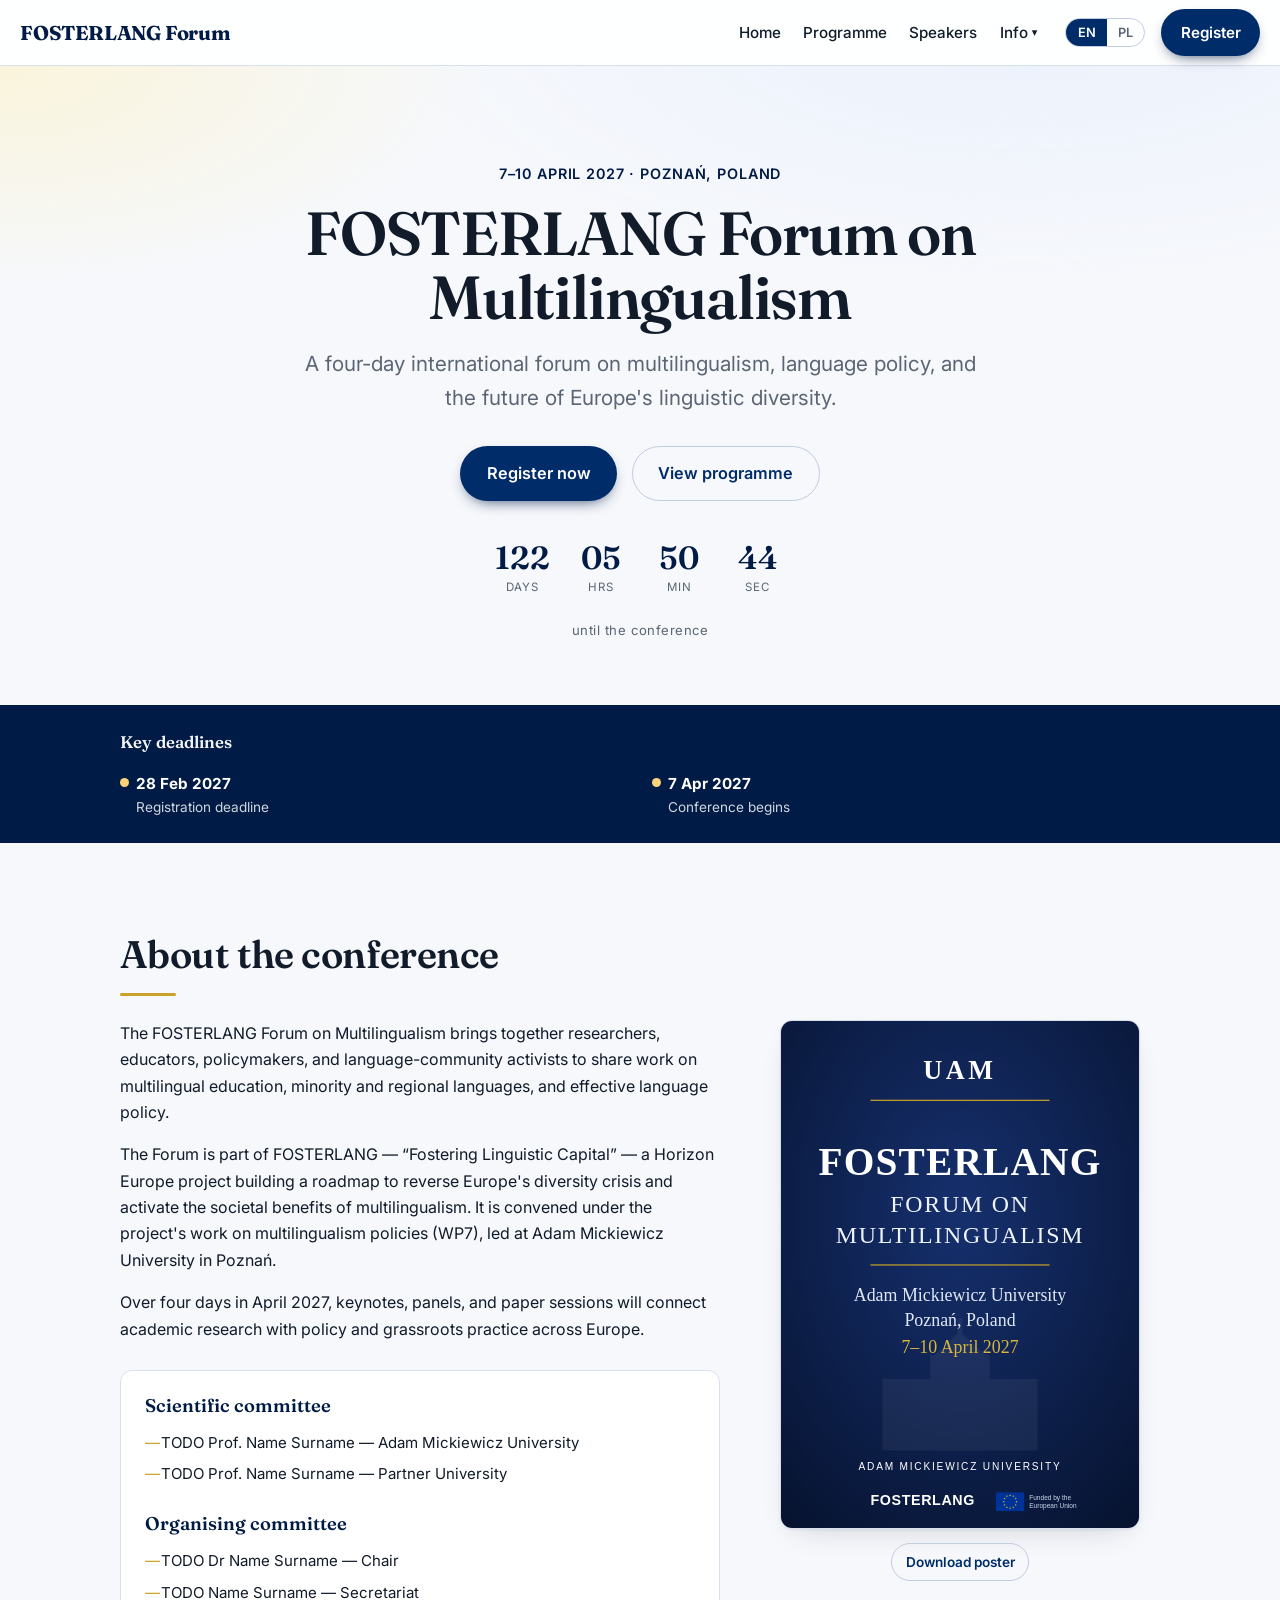
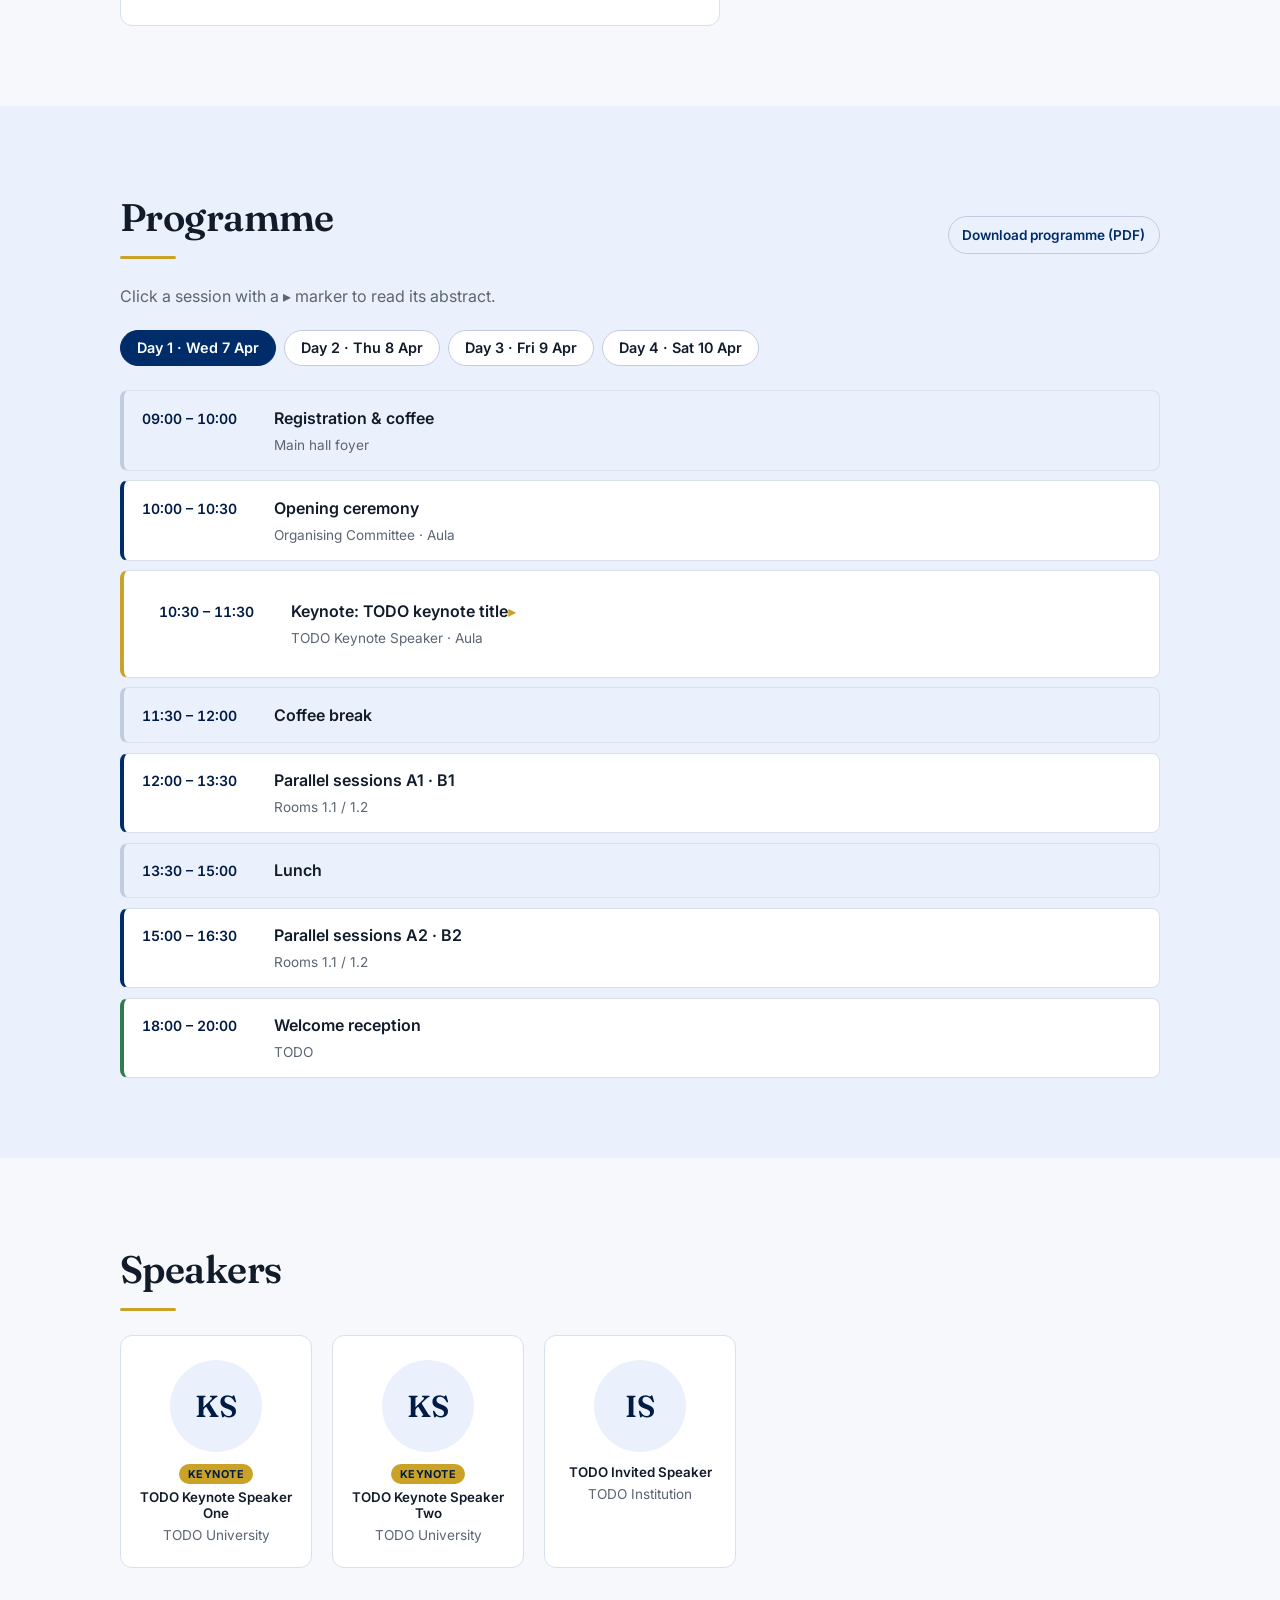
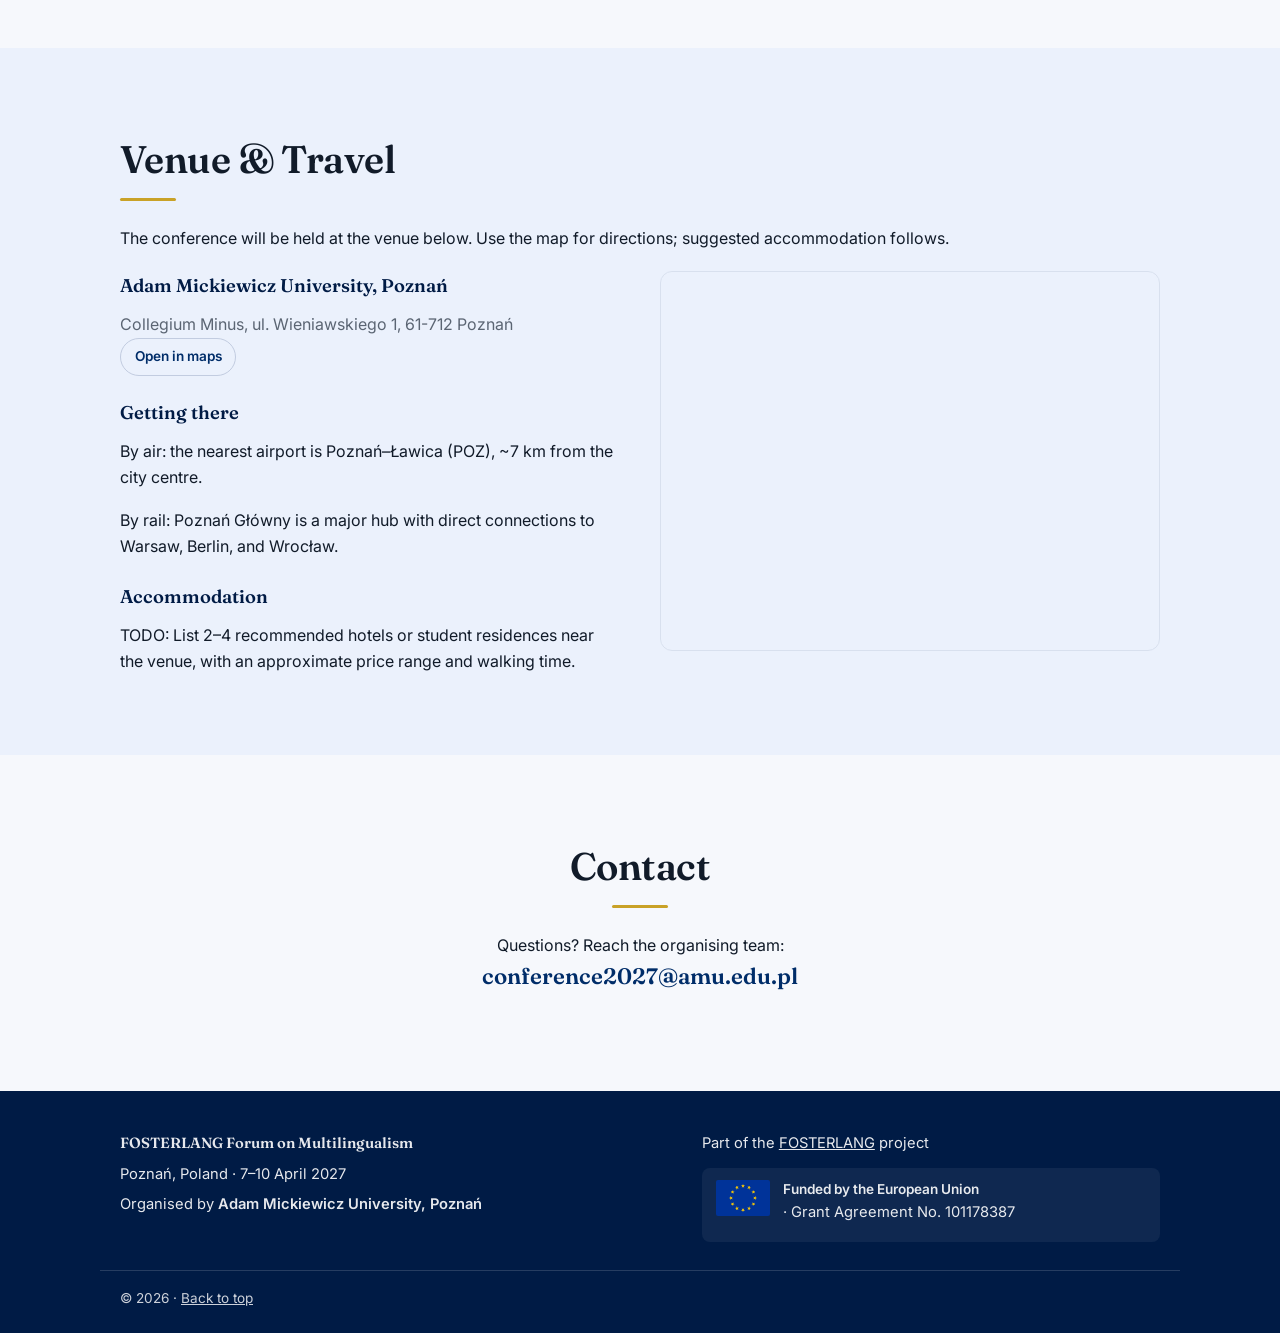
==== conference-2027/index.html @ 4c2efc48 "Add FOSTERLANG Forum on Multilingualism conference website Static, bilingual (EN/PL) site for the FO" ====
<!DOCTYPE html>
<html lang="en">
<head>
  <meta charset="UTF-8">
  <meta name="viewport" content="width=device-width, initial-scale=1.0">
  <title>FOSTERLANG Forum on Multilingualism — 7–10 April 2027, Poznań</title>
  <meta name="description" content="FOSTERLANG Forum on Multilingualism — Adam Mickiewicz University, Poznań, 7–10 April 2027. Part of the FOSTERLANG project (Horizon Europe).">

  <!-- Open Graph / social sharing (edit URL once hosted) -->
  <meta property="og:type" content="website">
  <meta property="og:title" content="FOSTERLANG Forum on Multilingualism — 7–10 April 2027">
  <meta property="og:description" content="International forum on multilingualism and language policy — Adam Mickiewicz University, Poznań, 7–10 April 2027.">
  <meta property="og:image" content="assets/img/og-image.svg">
  <meta name="twitter:card" content="summary_large_image">

  <!-- Inline SVG favicon (AMU navy) -->
  <link rel="icon" href="data:image/svg+xml,%3Csvg xmlns='http://www.w3.org/2000/svg' viewBox='0 0 64 64'%3E%3Crect width='64' height='64' rx='14' fill='%23002d69'/%3E%3Ctext x='32' y='45' font-family='Georgia,serif' font-size='34' font-weight='700' fill='white' text-anchor='middle'%3EF%3C/text%3E%3C/svg%3E">

  <link rel="preconnect" href="https://fonts.googleapis.com">
  <link rel="preconnect" href="https://fonts.gstatic.com" crossorigin>
  <link href="https://fonts.googleapis.com/css2?family=Fraunces:opsz,wght@9..144,500;9..144,600;9..144,700&family=Inter:wght@400;500;600;700&display=swap" rel="stylesheet">
  <link rel="stylesheet" href="css/styles.css">
</head>
<body>

<a class="skip-link" href="#main" data-i18n="skipToContent">Skip to content</a>

<!-- ============================ HEADER ============================ -->
<header class="site-header">
  <a class="brand" href="#home"><span id="brand-name">Conf 2027</span></a>

  <button id="nav-toggle" class="nav-toggle" aria-controls="site-nav"
          aria-expanded="false" data-i18n-aria="navInfo">
    <span class="burger" aria-hidden="true"></span>
  </button>

  <nav id="site-nav" class="site-nav" aria-label="Main">
    <ul class="nav-list">
      <li><a href="#home" data-i18n="navHome">Home</a></li>
      <li><a href="#programme" data-i18n="navProgramme">Programme</a></li>
      <li><a href="#speakers" data-i18n="navSpeakers">Speakers</a></li>
      <li class="dropdown" id="info-dropdown">
        <button class="nav-link dropdown-toggle" id="info-toggle"
                aria-expanded="false" aria-haspopup="true">
          <span data-i18n="navInfo">Info</span><span class="caret" aria-hidden="true">▾</span>
        </button>
        <div class="dropdown-menu">
          <a href="#about" data-i18n="navAbout">About</a>
          <a href="#venue" data-i18n="navVenue">Venue &amp; Travel</a>
          <a href="#contact" data-i18n="navContact">Contact</a>
        </div>
      </li>
    </ul>

    <div class="nav-actions">
      <div class="lang-switch" role="group" aria-label="Language">
        <button class="lang-btn" data-lang="en" type="button">EN</button>
        <button class="lang-btn" data-lang="pl" type="button">PL</button>
      </div>
      <a class="btn btn-primary register-link" href="#contact" data-i18n="register">Register</a>
    </div>
  </nav>
</header>

<main id="main">

  <!-- ============================ HERO ============================ -->
  <section id="home" class="hero">
    <div class="hero-inner">
      <p class="hero-dates"><span id="hero-dates">7–10 April 2027</span> · <span id="hero-city">Poznań</span></p>
      <h1 id="hero-name" class="hero-name">Conference 2027</h1>
      <p id="hero-tagline" class="hero-tagline">Tagline</p>

      <div class="hero-cta">
        <a class="btn btn-primary btn-lg register-link" id="cta-register" href="#registration" data-i18n="heroCtaPrimary">Register now</a>
        <a class="btn btn-ghost btn-lg" id="cta-programme" href="#programme" data-i18n="heroCtaSecondary">View programme</a>
      </div>

      <!-- Countdown -->
      <div id="countdown" class="countdown" aria-hidden="true">
        <div class="cd-unit"><span id="cd-days" class="cd-num">—</span><span class="cd-lbl" data-i18n="days">days</span></div>
        <div class="cd-unit"><span id="cd-hours" class="cd-num">—</span><span class="cd-lbl" data-i18n="hours">hrs</span></div>
        <div class="cd-unit"><span id="cd-min" class="cd-num">—</span><span class="cd-lbl" data-i18n="minutes">min</span></div>
        <div class="cd-unit"><span id="cd-sec" class="cd-num">—</span><span class="cd-lbl" data-i18n="seconds">sec</span></div>
        <span class="cd-caption" data-i18n="countdownLabel">until the conference</span>
      </div>
    </div>
  </section>

  <!-- ===================== KEY DEADLINES STRIP ===================== -->
  <section class="deadlines-strip" aria-labelledby="deadlines-h">
    <div class="container">
      <h2 id="deadlines-h" class="strip-title" data-i18n="keyDeadlines">Key deadlines</h2>
      <ul id="deadline-list" class="deadline-list"></ul>
    </div>
  </section>

  <!-- ============================ ABOUT ============================ -->
  <section id="about" class="section">
    <div class="container">
      <h2 class="section-title" data-i18n="aboutHeading">About the conference</h2>
      <div class="about-grid has-poster">
        <div class="about-left">
          <div id="about-text" class="prose"></div>
          <aside class="committees">
            <h3 class="sub-title" data-i18n="committeeScientificHeading">Scientific committee</h3>
            <ul id="committee-scientific" class="people-list"></ul>
            <h3 class="sub-title" data-i18n="committeeOrganisingHeading">Organising committee</h3>
            <ul id="committee-organising" class="people-list"></ul>
          </aside>
        </div>
        <figure class="poster-figure">
          <img id="poster-img" alt="">
          <a class="btn btn-ghost btn-sm" id="poster-download" href="#" target="_blank" rel="noopener" hidden data-i18n="downloadPoster">Download poster</a>
        </figure>
      </div>
    </div>
  </section>

  <!-- ========================= PROGRAMME ========================= -->
  <section id="programme" class="section section-alt">
    <div class="container">
      <div class="section-head-row">
        <h2 class="section-title" data-i18n="programmeHeading">Programme</h2>
        <a class="btn btn-ghost btn-sm" id="programme-download" href="#" hidden data-i18n="downloadProgramme">Download programme (PDF)</a>
      </div>
      <p class="muted" data-i18n="programmeNote">Click a session with a ▸ marker to read its abstract.</p>
      <div id="programme-tabs" class="tabs" role="tablist"></div>
      <div id="programme-body" class="programme-body"></div>
    </div>
  </section>

  <!-- ========================= SPEAKERS ========================= -->
  <section id="speakers" class="section">
    <div class="container">
      <h2 class="section-title" data-i18n="speakersHeading">Speakers</h2>
      <div id="speakers-grid" class="speakers-grid"></div>
    </div>
  </section>

  <!-- ========================= VENUE & TRAVEL ========================= -->
  <section id="venue" class="section section-alt">
    <div class="container">
      <h2 class="section-title" data-i18n="venueHeading">Venue &amp; Travel</h2>
      <p id="venue-intro" class="prose"></p>
      <div class="venue-grid">
        <div class="venue-info">
          <h3 id="venue-name" class="sub-title"></h3>
          <p id="venue-address" class="muted"></p>
          <a class="btn btn-ghost btn-sm" id="map-link" href="#" target="_blank" rel="noopener" data-i18n="openInMaps">Open in maps</a>

          <h3 class="sub-title" data-i18n="gettingThere">Getting there</h3>
          <div id="travel-text" class="prose"></div>

          <h3 class="sub-title" data-i18n="accommodation">Accommodation</h3>
          <div id="accommodation-text" class="prose"></div>
        </div>
        <div class="venue-map">
          <iframe id="map-frame" title="Venue map" loading="lazy"
                  referrerpolicy="no-referrer-when-downgrade"></iframe>
        </div>
      </div>
    </div>
  </section>

  <!-- ========================= CONTACT ========================= -->
  <section id="contact" class="section">
    <div class="container contact-block">
      <h2 class="section-title" data-i18n="contactHeading">Contact</h2>
      <p data-i18n="contactIntro">Questions? Reach the organising team:</p>
      <p><a id="contact-email" class="contact-email" href="#">email</a></p>
      <div id="social-links" class="social-links"></div>
    </div>
  </section>

</main>

<!-- ============================ FOOTER ============================ -->
<footer class="site-footer">
  <div class="container footer-grid">
    <div class="footer-col">
      <p id="footer-name" class="footer-name"></p>
      <p class="footer-where"><span id="footer-venue"></span> · <span id="footer-dates"></span></p>
      <p><span data-i18n="organisedBy">Organised by</span> <strong id="footer-host"></strong></p>
    </div>
    <div class="footer-col">
      <p><span data-i18n="partOf">Part of the</span>
         <a id="project-link" href="#" target="_blank" rel="noopener">FOSTERLANG</a>
         <span data-i18n="projectWord">project</span></p>
      <div class="eu-funding">
        <svg class="eu-emblem" viewBox="0 0 90 60" xmlns="http://www.w3.org/2000/svg" role="img" aria-label="Flag of the European Union">
          <rect width="90" height="60" fill="#003399"/>
          <g fill="#FFCC00">
            <polygon id="eu-star" points="45,6.6 45.80,8.90 48.23,8.95 46.29,10.42 47.00,12.75 45,11.36 43.00,12.75 43.71,10.42 41.77,8.95 44.20,8.90"/>
            <use href="#eu-star" transform="rotate(30 45 30)"/>
            <use href="#eu-star" transform="rotate(60 45 30)"/>
            <use href="#eu-star" transform="rotate(90 45 30)"/>
            <use href="#eu-star" transform="rotate(120 45 30)"/>
            <use href="#eu-star" transform="rotate(150 45 30)"/>
            <use href="#eu-star" transform="rotate(180 45 30)"/>
            <use href="#eu-star" transform="rotate(210 45 30)"/>
            <use href="#eu-star" transform="rotate(240 45 30)"/>
            <use href="#eu-star" transform="rotate(270 45 30)"/>
            <use href="#eu-star" transform="rotate(300 45 30)"/>
            <use href="#eu-star" transform="rotate(330 45 30)"/>
          </g>
        </svg>
        <p class="eu-text"><strong data-i18n="fundedBy">Funded by the European Union</strong><span id="funding-note"></span></p>
      </div>
    </div>
  </div>
  <div class="container footer-bottom">
    <p class="footer-meta">© <span id="year">2027</span> · <a href="#home" data-i18n="backToTop">Back to top</a></p>
  </div>
</footer>

<!-- ============================ MODAL ============================ -->
<div id="modal" class="modal" hidden role="dialog" aria-modal="true" aria-labelledby="modal-name">
  <div id="modal-backdrop" class="modal-backdrop"></div>
  <div class="modal-card" role="document">
    <button id="modal-close" class="modal-close" data-i18n-aria="close" type="button">✕</button>
    <div id="modal-body"></div>
  </div>
</div>

<!-- Data first, then logic (plain scripts, no build step) -->
<script src="data/config.js"></script>
<script src="data/content.js"></script>
<script src="data/programme.js"></script>
<script src="data/speakers.js"></script>
<script src="js/i18n.js"></script>
<script src="js/app.js"></script>
</body>
</html>
---- conference-2027/css/styles.css ----
/* =============================================================================
 * styles.css — Conference 2027
 * Design system driven by CSS variables. Change the palette once in :root.
 * ===========================================================================*/

:root {
  /* Brand palette — Adam Mickiewicz University (AMU) official colours.
     Navy #002d69 is AMU's primary brand colour (their site theme-color);
     the gold accent echoes AMU's secondary palette and the conference poster. */
  --primary:     #002d69;   /* AMU navy — links, headings, primary action */
  --primary-700: #001b45;   /* darker navy — strips, footer, hovers       */
  --primary-100: #ebf1fc;   /* AMU light-blue tint — hero wash, avatars   */
  --accent:      #c9a227;   /* gold — underlines, markers, badges         */
  --accent-700:  #a8851a;

  /* Neutrals (cool, AMU-aligned) */
  --bg:        #f6f8fc;
  --surface:   #ffffff;
  --surface-2: #ebf1fc;
  --border:    #d8e0ee;
  --border-2:  #c2cce0;
  --text:      #111b29;     /* AMU ink */
  --muted:     #5b6573;

  /* Status */
  --ok:     #2e7d4f;
  --warn:   #c98a00;
  --closed: #b23b3b;

  /* Type */
  --serif: 'Fraunces', Georgia, 'Times New Roman', serif;
  --sans:  'Inter', system-ui, -apple-system, Segoe UI, Roboto, sans-serif;

  /* Shape */
  --radius:    12px;
  --radius-sm: 8px;
  --shadow:    0 1px 3px rgba(22,24,43,.06), 0 12px 30px -16px rgba(22,24,43,.22);
  --shadow-sm: 0 1px 2px rgba(22,24,43,.08);

  --header-h: 66px;
  --maxw:     1080px;
}

/* === Reset & base ========================================================= */
*, *::before, *::after { box-sizing: border-box; margin: 0; padding: 0; }
html { scroll-behavior: smooth; }
body {
  background: var(--bg);
  color: var(--text);
  font-family: var(--sans);
  font-size: 16px;
  line-height: 1.65;
  -webkit-font-smoothing: antialiased;
}
body.no-scroll { overflow: hidden; }
img { max-width: 100%; display: block; }
a { color: var(--primary); text-decoration: none; }
a:hover { text-decoration: underline; }

/* visible focus for keyboard users */
:focus-visible { outline: 3px solid var(--primary); outline-offset: 2px; border-radius: 4px; }

.container { max-width: var(--maxw); margin-inline: auto; padding-inline: 1.25rem; }

.skip-link {
  position: absolute; left: -999px; top: 0; z-index: 200;
  background: var(--primary); color: #fff; padding: .6rem 1rem; border-radius: 0 0 8px 0;
}
.skip-link:focus { left: 0; }

/* === Buttons ============================================================= */
.btn {
  display: inline-flex; align-items: center; justify-content: center; gap: .4rem;
  font-family: var(--sans); font-weight: 600; font-size: .95rem;
  padding: .6rem 1.15rem; border-radius: 999px; border: 1.5px solid transparent;
  cursor: pointer; transition: transform .12s ease, background .15s ease, box-shadow .15s ease;
  text-decoration: none; white-space: nowrap;
}
.btn:hover { text-decoration: none; transform: translateY(-1px); }
.btn-primary { background: var(--primary); color: #fff; box-shadow: 0 6px 16px -8px var(--primary-700); }
.btn-primary:hover { background: var(--primary-700); }
.btn-ghost { background: transparent; color: var(--primary); border-color: var(--border-2); }
.btn-ghost:hover { background: var(--surface); border-color: var(--primary); }
.btn-lg { padding: .8rem 1.6rem; font-size: 1.02rem; }
.btn-sm { padding: .42rem .85rem; font-size: .85rem; }
.btn-row { display: flex; flex-wrap: wrap; gap: .75rem; margin-top: 1.25rem; }

/* === Header / nav ======================================================== */
.site-header {
  position: sticky; top: 0; z-index: 60;
  height: var(--header-h);
  display: flex; align-items: center; gap: 1rem;
  padding-inline: 1.25rem;
  background: rgba(255,255,255,.88);
  backdrop-filter: saturate(140%) blur(8px);
  border-bottom: 1px solid var(--border);
}
.brand {
  font-family: var(--serif); font-weight: 700; font-size: 1.25rem;
  color: var(--primary-700); letter-spacing: -.01em;
}
.brand:hover { text-decoration: none; }

.site-nav { display: flex; align-items: center; gap: 1.75rem; margin-left: auto; }
.nav-list { list-style: none; display: flex; align-items: center; gap: 1.4rem; }
.nav-list > li > a, .dropdown-toggle {
  font-weight: 500; font-size: .95rem; color: var(--text);
  background: none; border: 0; cursor: pointer; font-family: var(--sans);
  padding: .25rem 0; display: inline-flex; align-items: center; gap: .25rem;
}
.nav-list > li > a:hover, .dropdown-toggle:hover { color: var(--primary); text-decoration: none; }
.caret { font-size: .7rem; }

/* Dropdown (Info) */
.dropdown { position: relative; }
.dropdown-menu {
  position: absolute; top: calc(100% + .5rem); right: 0; min-width: 200px;
  background: var(--surface); border: 1px solid var(--border); border-radius: var(--radius-sm);
  box-shadow: var(--shadow); padding: .4rem; display: none; flex-direction: column;
}
.dropdown.open .dropdown-menu { display: flex; }
.dropdown-menu a {
  color: var(--text); padding: .5rem .65rem; border-radius: 6px; font-size: .92rem;
}
.dropdown-menu a:hover { background: var(--surface-2); text-decoration: none; }

.nav-actions { display: flex; align-items: center; gap: 1rem; }
.lang-switch { display: inline-flex; border: 1px solid var(--border-2); border-radius: 999px; overflow: hidden; }
.lang-btn {
  border: 0; background: transparent; cursor: pointer; font-family: var(--sans);
  font-weight: 600; font-size: .8rem; color: var(--muted); padding: .35rem .7rem;
}
.lang-btn.active { background: var(--primary); color: #fff; }

.nav-toggle { display: none; background: none; border: 0; cursor: pointer; padding: .5rem; margin-left: auto; }
.burger, .burger::before, .burger::after {
  content: ""; display: block; width: 24px; height: 2px; background: var(--text); border-radius: 2px;
  transition: .2s; position: relative;
}
.burger::before { position: absolute; top: -7px; }
.burger::after  { position: absolute; top: 7px; }

/* === Hero ================================================================ */
.hero {
  scroll-margin-top: var(--header-h);
  background:
    radial-gradient(900px 380px at 80% -8%, var(--primary-100), transparent 70%),
    radial-gradient(700px 320px at 0% 0%, #fff0b677, transparent 70%);
  padding: clamp(3rem, 8vw, 6rem) 1.25rem clamp(2.5rem, 6vw, 4rem);
}
.hero-inner { max-width: var(--maxw); margin-inline: auto; text-align: center; }
.hero-dates {
  font-weight: 600; letter-spacing: .06em; text-transform: uppercase;
  color: var(--primary-700); font-size: .9rem; margin-bottom: 1rem;
}
.hero-name {
  font-family: var(--serif); font-weight: 600; letter-spacing: -.02em;
  font-size: clamp(2.2rem, 6vw, 3.8rem); line-height: 1.05; color: var(--text);
  max-width: 18ch; margin-inline: auto;
}
.hero-tagline {
  font-size: clamp(1.05rem, 2.2vw, 1.3rem); color: var(--muted);
  max-width: 52ch; margin: 1.1rem auto 0;
}
.hero-cta { display: flex; gap: .9rem; justify-content: center; flex-wrap: wrap; margin-top: 1.9rem; }

/* Countdown */
.countdown { display: inline-flex; align-items: flex-end; gap: 1.4rem; margin-top: 2.6rem; flex-wrap: wrap; justify-content: center; }
.countdown.done { display: none; }
.cd-unit { display: flex; flex-direction: column; align-items: center; min-width: 56px; }
.cd-num { font-family: var(--serif); font-weight: 600; font-size: 2rem; line-height: 1; color: var(--primary-700); }
.cd-lbl { font-size: .72rem; text-transform: uppercase; letter-spacing: .08em; color: var(--muted); margin-top: .25rem; }
.cd-caption { width: 100%; font-size: .82rem; color: var(--muted); letter-spacing: .04em; }

/* === Deadlines strip ===================================================== */
.deadlines-strip { background: var(--primary-700); color: #fff; padding: 1.5rem 0; }
.strip-title { font-family: var(--serif); font-size: 1.05rem; font-weight: 600; margin-bottom: .9rem; opacity: .95; }
.deadline-list { list-style: none; display: grid; grid-template-columns: repeat(auto-fit, minmax(180px, 1fr)); gap: .9rem 1.5rem; }
.deadline { position: relative; padding-left: 1rem; }
.deadline::before {
  content: ""; position: absolute; left: 0; top: .45rem; width: 9px; height: 9px; border-radius: 50%;
  background: #ffffff88;
}
.deadline.open::before     { background: #6ee7a8; }
.deadline.upcoming::before { background: #ffd27a; }
.deadline.closed::before   { background: #ff9a9a; }
.deadline-date { display: block; font-weight: 700; font-size: .95rem; }
.deadline-label { display: block; font-size: .85rem; opacity: .82; }

/* === Sections ============================================================ */
.section { padding: clamp(3rem, 7vw, 5rem) 0; scroll-margin-top: var(--header-h); }
.section-alt { background: var(--surface-2); }
.section-title {
  font-family: var(--serif); font-weight: 600; letter-spacing: -.015em;
  font-size: clamp(1.7rem, 4vw, 2.4rem); color: var(--text); margin-bottom: 1.5rem;
  position: relative; padding-bottom: .6rem;
}
.section-title::after { content: ""; position: absolute; left: 0; bottom: 0; width: 56px; height: 3px; background: var(--accent); border-radius: 2px; }
.sub-title { font-family: var(--serif); font-weight: 600; font-size: 1.15rem; color: var(--primary-700); margin: 1.4rem 0 .6rem; }
.section-head-row { display: flex; align-items: center; justify-content: space-between; gap: 1rem; flex-wrap: wrap; }

.prose p { margin-bottom: 1rem; max-width: 68ch; }
.prose p:last-child { margin-bottom: 0; }
.muted { color: var(--muted); }

/* About */
.about-grid { display: grid; grid-template-columns: 1.6fr 1fr; gap: 2.5rem; }
.committees { background: var(--surface); border: 1px solid var(--border); border-radius: var(--radius); padding: 1.25rem 1.5rem; }
.committees .sub-title:first-child { margin-top: 0; }
.people-list { list-style: none; display: flex; flex-direction: column; gap: .4rem; }
.people-list li { font-size: .94rem; color: var(--text); padding-left: 1rem; position: relative; }
.people-list li::before { content: "—"; position: absolute; left: 0; color: var(--accent); }

/* Call for papers */
.cfp-grid { display: grid; grid-template-columns: 1.4fr 1fr; gap: 2.5rem; align-items: start; }
.cfp-topics { background: var(--surface); border: 1px solid var(--border); border-radius: var(--radius); padding: 1.25rem 1.5rem; }
.check-list { list-style: none; display: flex; flex-direction: column; gap: .55rem; }
.check-list li { position: relative; padding-left: 1.6rem; font-size: .95rem; }
.check-list li::before {
  content: "✓"; position: absolute; left: 0; top: 0; color: var(--accent); font-weight: 700;
}

/* === Programme =========================================================== */
.tabs { display: flex; flex-wrap: wrap; gap: .5rem; margin: 1.25rem 0 1.5rem; }
.tab {
  font-family: var(--sans); font-weight: 600; font-size: .9rem; cursor: pointer;
  background: var(--surface); color: var(--text); border: 1px solid var(--border-2);
  padding: .55rem 1rem; border-radius: 999px; transition: .15s;
}
.tab:hover { border-color: var(--primary); }
.tab.active { background: var(--primary); color: #fff; border-color: var(--primary); }

.programme-body { display: flex; flex-direction: column; gap: .6rem; }
.session {
  background: var(--surface); border: 1px solid var(--border); border-left: 4px solid var(--border-2);
  border-radius: var(--radius-sm); overflow: hidden;
}
.session.type-keynote { border-left-color: var(--accent); }
.session.type-session { border-left-color: var(--primary); }
.session.type-break   { border-left-color: var(--border-2); background: var(--surface-2); }
.session.type-social  { border-left-color: var(--ok); }

.session-row { display: flex; gap: 1rem; align-items: baseline; padding: .85rem 1.1rem; }
details.session > summary.session-row { cursor: pointer; list-style: none; }
details.session > summary::-webkit-details-marker { display: none; }
details.session[open] { box-shadow: var(--shadow-sm); }
.session-time {
  flex: 0 0 auto; min-width: 116px; font-variant-numeric: tabular-nums;
  font-weight: 600; font-size: .88rem; color: var(--primary-700);
}
.session-main { display: flex; flex-direction: column; gap: .15rem; }
.session-title { font-weight: 600; color: var(--text); }
.expand-marker { color: var(--accent); font-weight: 700; transition: transform .15s; display: inline-block; }
details.session[open] .expand-marker { transform: rotate(90deg); }
.session-meta { font-size: .85rem; color: var(--muted); }
.session-abstract { padding: 0 1.1rem 1rem calc(116px + 2.1rem); }
.session-abstract p { max-width: 70ch; color: var(--text); font-size: .94rem; }

/* === Speakers ============================================================ */
.speakers-grid { display: grid; grid-template-columns: repeat(auto-fill, minmax(180px, 1fr)); gap: 1.25rem; }
.speaker-card {
  display: flex; flex-direction: column; align-items: center; text-align: center; gap: .35rem;
  background: var(--surface); border: 1px solid var(--border); border-radius: var(--radius);
  padding: 1.5rem 1rem; cursor: pointer; font-family: var(--sans); transition: .15s;
}
.speaker-card:hover { transform: translateY(-3px); box-shadow: var(--shadow); border-color: var(--primary-100); }
.speaker-avatar {
  width: 92px; height: 92px; border-radius: 50%; overflow: hidden; margin-bottom: .4rem;
  background: var(--primary-100); display: grid; place-items: center; flex: 0 0 auto;
}
.speaker-avatar.lg { width: 110px; height: 110px; }
.speaker-avatar img { width: 100%; height: 100%; object-fit: cover; }
.speaker-initials { font-family: var(--serif); font-weight: 600; font-size: 1.9rem; color: var(--primary-700); }
.speaker-badge {
  display: inline-block; background: var(--accent); color: var(--primary-700); font-size: .68rem; font-weight: 700;
  letter-spacing: .05em; text-transform: uppercase; padding: .18rem .55rem; border-radius: 999px;
}
.speaker-name { font-weight: 600; color: var(--text); }
.speaker-affil { font-size: .85rem; color: var(--muted); }

/* === Registration / fees ================================================= */
.table-wrap { overflow-x: auto; margin-top: 1.25rem; }
.fees-table { width: 100%; border-collapse: collapse; background: var(--surface); border: 1px solid var(--border); border-radius: var(--radius); overflow: hidden; }
.fees-table th, .fees-table td { text-align: left; padding: .85rem 1.1rem; border-bottom: 1px solid var(--border); }
.fees-table thead th { background: var(--surface-2); font-size: .8rem; text-transform: uppercase; letter-spacing: .05em; color: var(--muted); }
.fees-table tbody tr:last-child td { border-bottom: 0; }
.fee-tier { font-weight: 600; }
.fee-price { font-family: var(--serif); font-weight: 600; color: var(--primary-700); }
.fee-note { color: var(--muted); font-size: .9rem; }

/* === Venue =============================================================== */
.venue-grid { display: grid; grid-template-columns: 1fr 1fr; gap: 2.5rem; align-items: start; margin-top: 1.25rem; }
.venue-info .sub-title:first-child { margin-top: 0; }
.venue-map { position: sticky; top: calc(var(--header-h) + 1rem); }
.venue-map iframe {
  width: 100%; height: 380px; border: 1px solid var(--border); border-radius: var(--radius); background: var(--surface-2);
}

/* === Contact / footer ==================================================== */
.contact-block { text-align: center; max-width: 640px; }
.contact-block .section-title::after { left: 50%; transform: translateX(-50%); }
.contact-email { font-family: var(--serif); font-size: clamp(1.05rem, 5vw, 1.4rem); font-weight: 600; overflow-wrap: anywhere; }
.social-links { display: flex; gap: 1rem; justify-content: center; margin-top: 1rem; }
.social-link { font-weight: 600; }

.site-footer { background: var(--primary-700); color: #fff; padding: 2.5rem 0 1.5rem; }
.footer-grid { display: grid; grid-template-columns: 1.2fr 1fr; gap: 2rem; align-items: start; }
.footer-col p { margin-bottom: .4rem; font-size: .92rem; opacity: .9; }
.footer-name { font-family: var(--serif); font-weight: 600; font-size: 1.15rem; opacity: 1; }
.footer-where { opacity: .8; }
.footer-col a { color: #fff; text-decoration: underline; }
.footer-col strong { font-weight: 600; }

/* EU funding block */
.eu-funding { display: flex; gap: .8rem; align-items: flex-start; margin-top: .8rem;
  background: rgba(255,255,255,.06); border-radius: var(--radius-sm); padding: .75rem .9rem; }
.eu-emblem { flex: 0 0 auto; width: 54px; height: 36px; border-radius: 2px; }
.eu-text { font-size: .78rem; line-height: 1.45; opacity: .85; }
.eu-text strong { display: block; font-size: .85rem; opacity: 1; margin-bottom: .15rem; }

.footer-bottom { margin-top: 1.75rem; padding-top: 1rem; border-top: 1px solid rgba(255,255,255,.15); }
.footer-meta { font-size: .85rem; opacity: .8; }
.footer-meta a { color: #fff; text-decoration: underline; }

/* === Poster figure (About) =============================================== */
.poster-figure { margin: 0; display: flex; flex-direction: column; align-items: center; gap: .9rem; }
.poster-figure img {
  width: 100%; max-width: 360px; border-radius: var(--radius);
  box-shadow: var(--shadow); border: 1px solid var(--border);
}
.poster-placeholder {
  width: 100%; max-width: 360px; aspect-ratio: 5 / 7; border-radius: var(--radius);
  border: 2px dashed var(--border-2); background: var(--surface-2);
  display: grid; place-items: center; text-align: center; padding: 1.5rem;
  color: var(--muted); font-size: .85rem; line-height: 1.5;
}
.about-grid.has-poster { grid-template-columns: 1.5fr 1fr; }
.about-left { display: flex; flex-direction: column; gap: 1.75rem; }

/* === Modal =============================================================== */
.modal { position: fixed; inset: 0; z-index: 100; display: grid; place-items: center; padding: 1.25rem; }
.modal[hidden] { display: none; }
.modal-backdrop { position: absolute; inset: 0; background: rgba(22,24,43,.55); backdrop-filter: blur(2px); }
.modal-card {
  position: relative; z-index: 1; background: var(--surface); border-radius: var(--radius);
  max-width: 540px; width: 100%; padding: 2rem; box-shadow: var(--shadow); max-height: 88vh; overflow-y: auto;
}
.modal-close {
  position: absolute; top: .8rem; right: .8rem; border: 0; background: var(--surface-2);
  width: 36px; height: 36px; border-radius: 50%; cursor: pointer; font-size: 1rem; color: var(--text);
}
.modal-close:hover { background: var(--border); }
.modal-head { display: flex; gap: 1.25rem; align-items: center; margin-bottom: 1.25rem; }
.modal-name { font-family: var(--serif); font-size: 1.4rem; margin-top: .3rem; }
.modal-affil { color: var(--muted); font-size: .95rem; }
.modal-bio { color: var(--text); }

/* === Responsive ========================================================== */
@media (max-width: 980px) {
  .about-grid, .about-grid.has-poster, .cfp-grid, .venue-grid { grid-template-columns: 1fr; }
  .venue-map { position: static; }
  .poster-figure { order: -1; }            /* show poster above the text on small screens */
}

@media (max-width: 700px) {
  .footer-grid { grid-template-columns: 1fr; gap: 1.5rem; }
}

@media (max-width: 820px) {
  .nav-toggle { display: block; }
  .site-nav {
    position: absolute; top: var(--header-h); left: 0; right: 0;
    flex-direction: column; align-items: stretch; gap: 1rem;
    background: var(--surface); border-bottom: 1px solid var(--border);
    padding: 1.25rem; box-shadow: var(--shadow); display: none; margin-left: 0;
  }
  .site-nav.open { display: flex; }
  .nav-list { flex-direction: column; align-items: stretch; gap: .25rem; }
  .nav-list > li > a, .dropdown-toggle { padding: .6rem .25rem; width: 100%; }
  /* Info dropdown opens inline on mobile */
  .dropdown-menu { position: static; display: flex; box-shadow: none; border: 0; padding: 0 0 0 1rem; min-width: 0; }
  .caret { display: none; }
  .nav-actions { justify-content: space-between; }
  .session-abstract { padding-left: 1.1rem; }
}

@media (max-width: 480px) {
  .session-row { flex-direction: column; gap: .2rem; }
  .session-time { min-width: 0; }
  .footer-inner { flex-direction: column; text-align: center; }
}

/* Respect reduced-motion preferences */
@media (prefers-reduced-motion: reduce) {
  html { scroll-behavior: auto; }
  * { transition: none !important; }
}
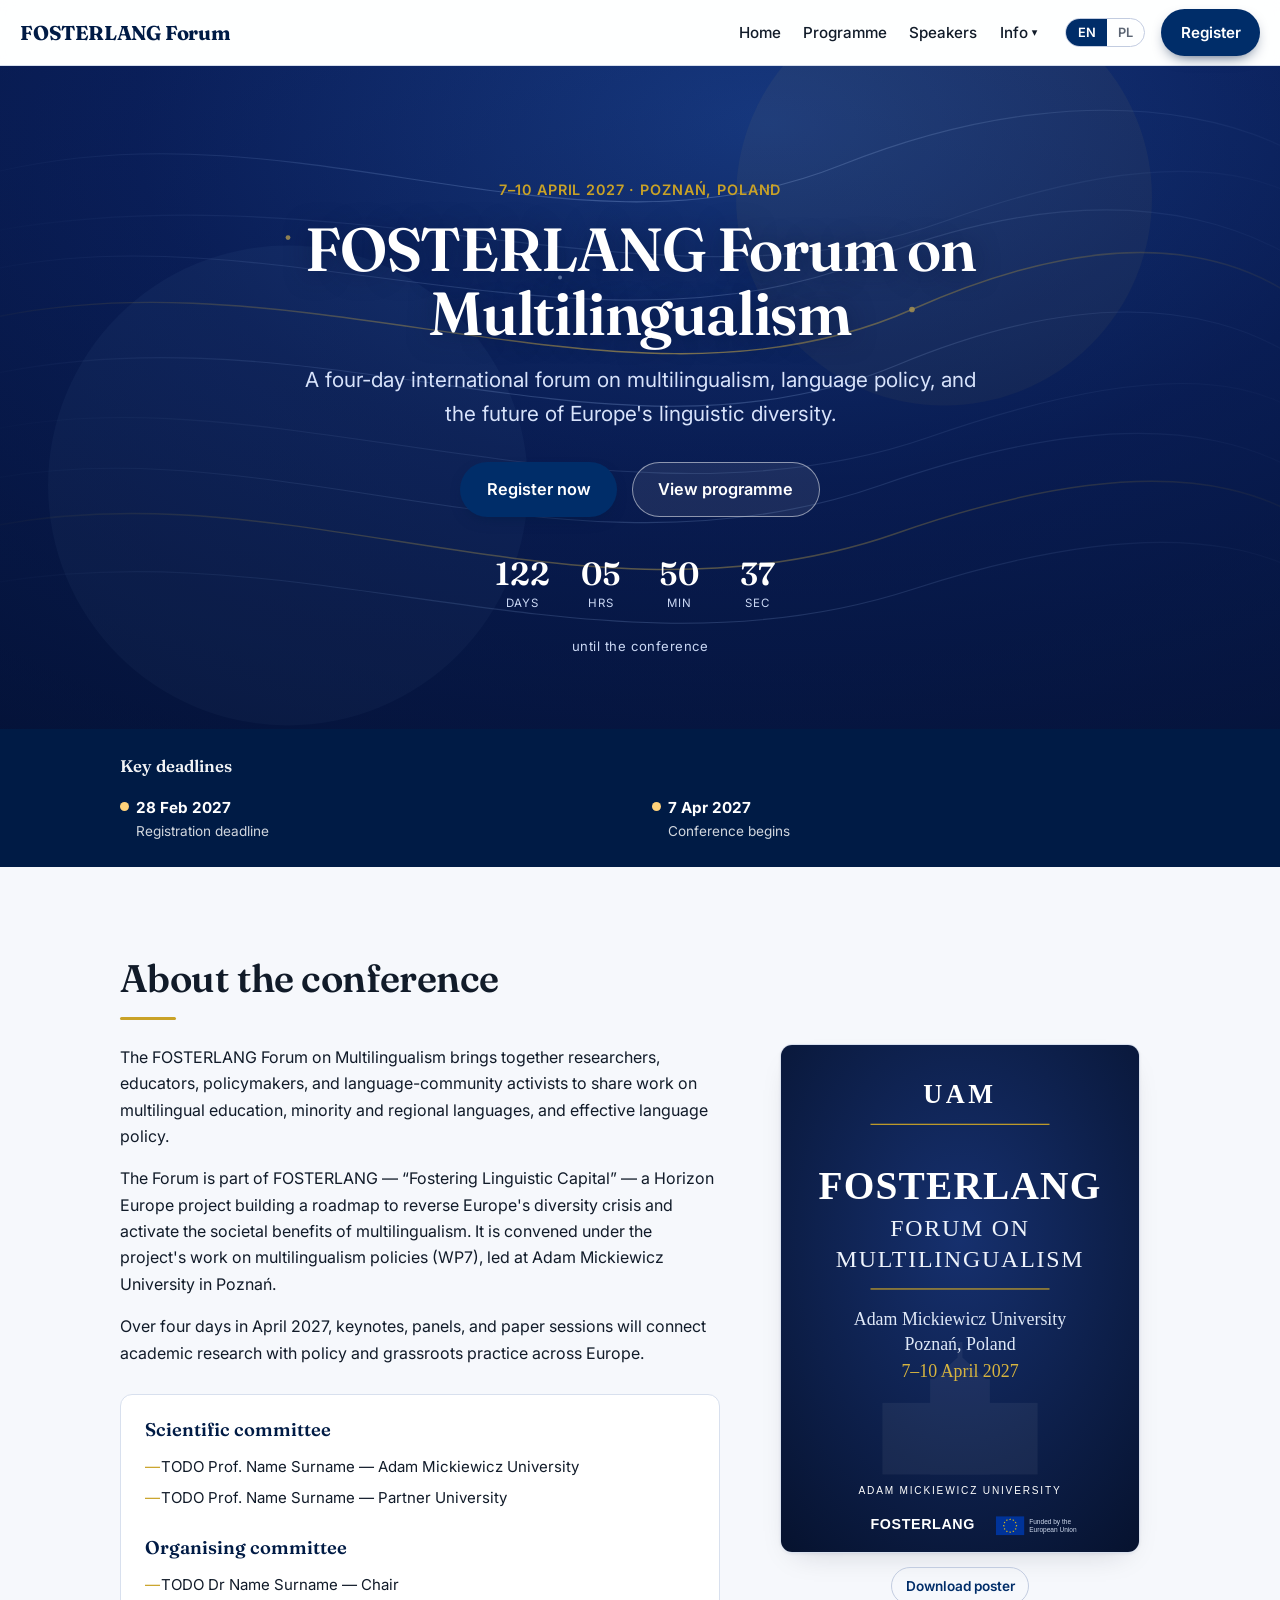
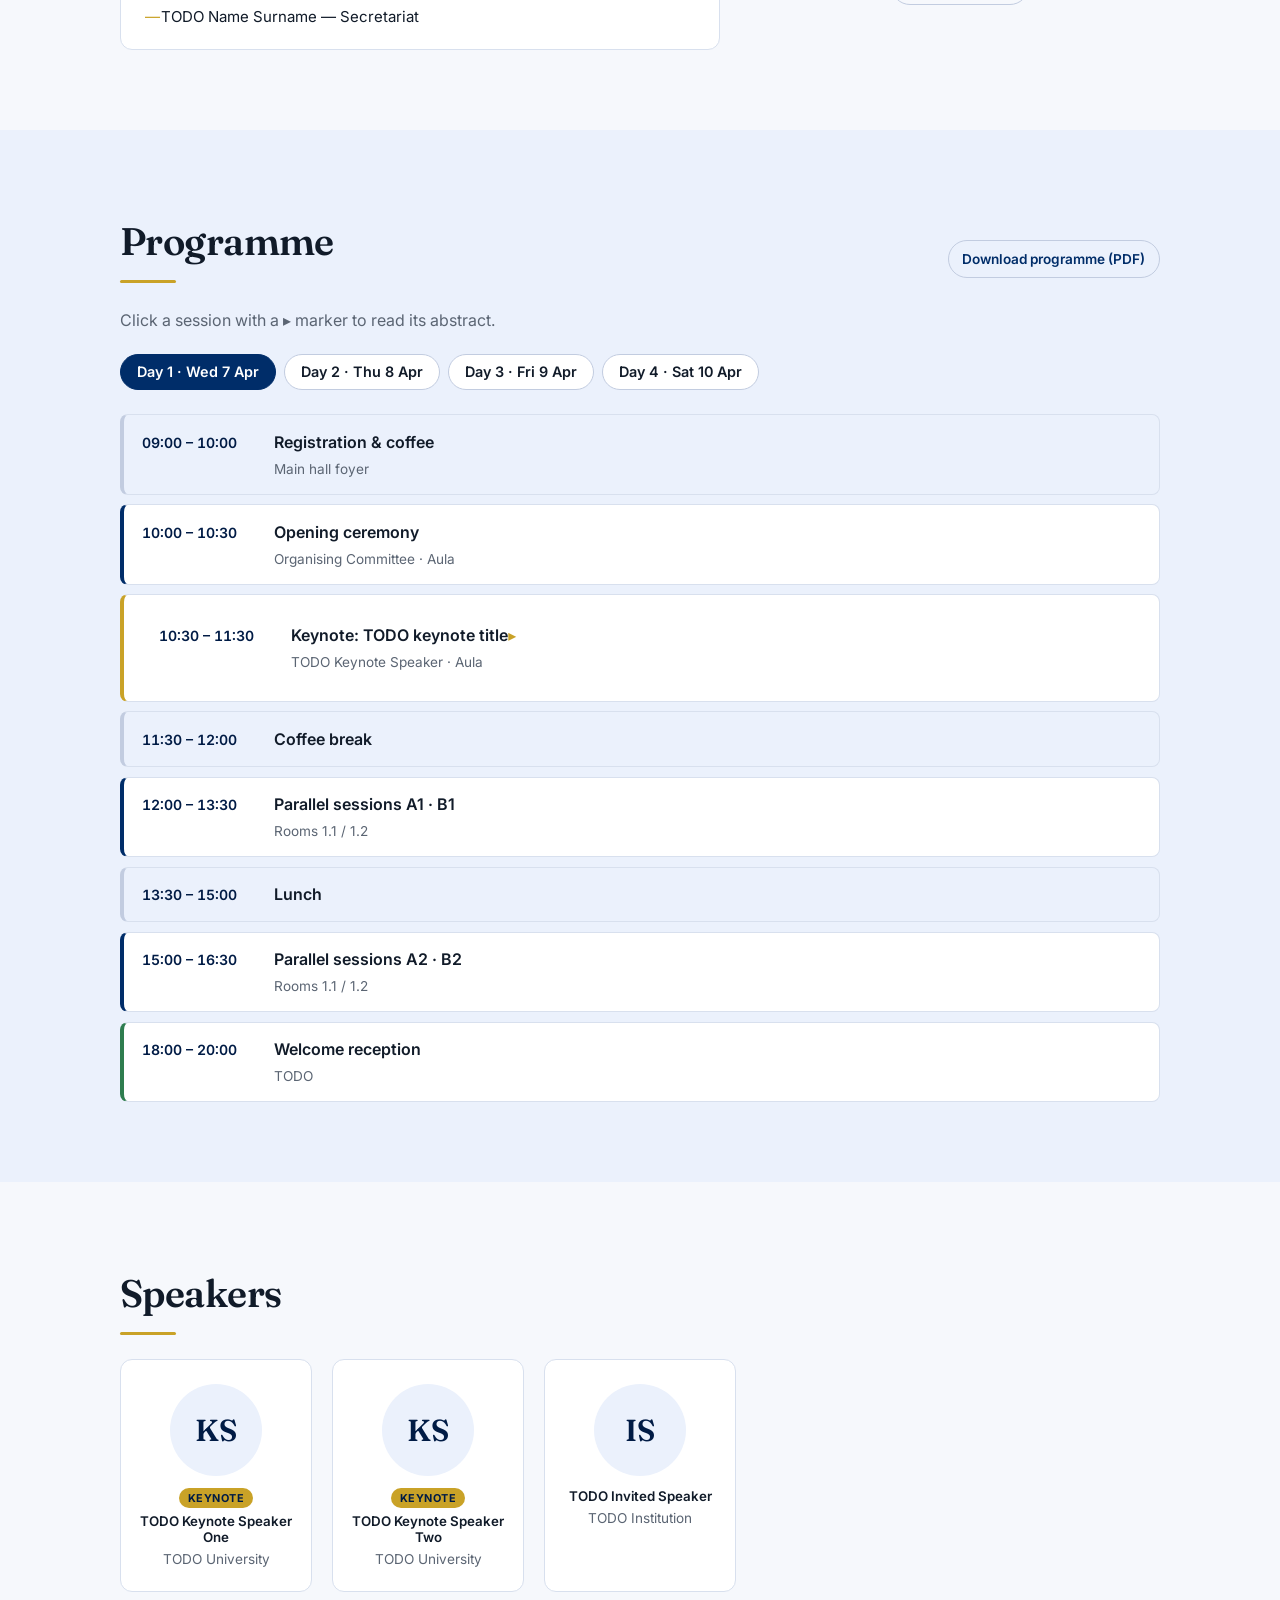
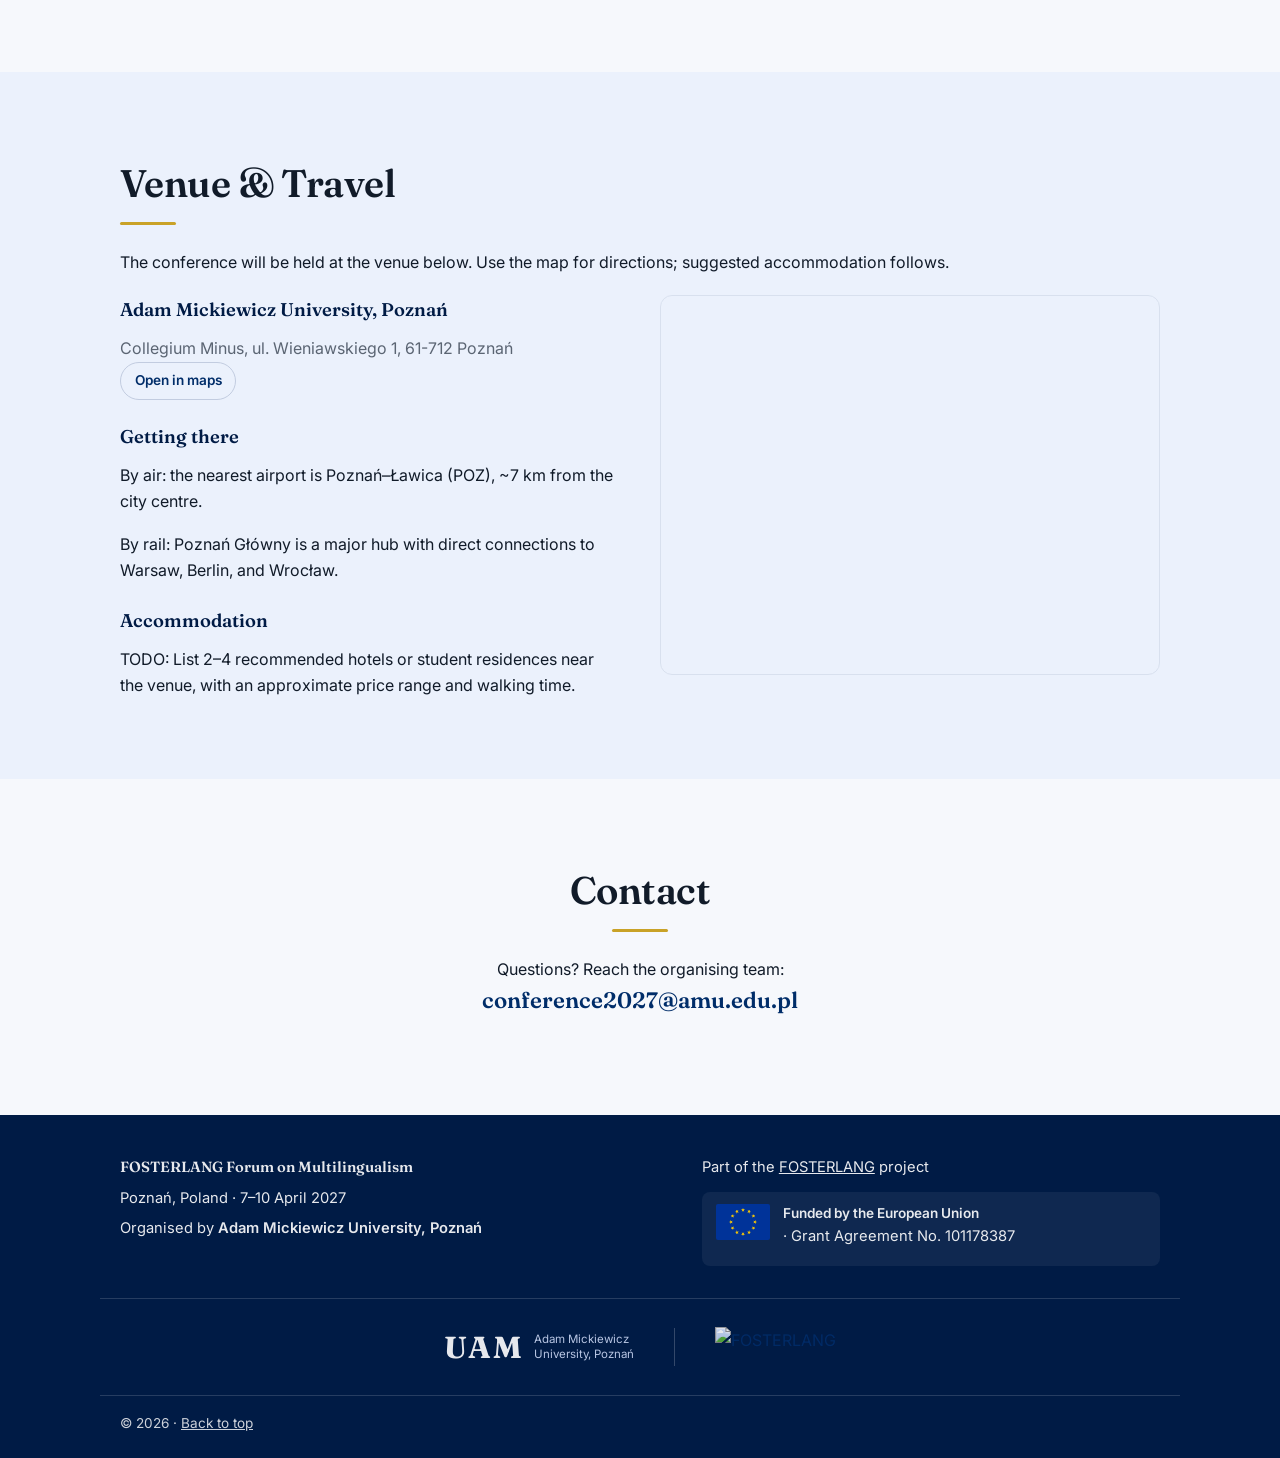
==== commit 905514d3: "Apply standard navy-hero design with partner logos Adopt the enhanced design from the design folder:" ====
--- a/conference-2027/index.html
+++ b/conference-2027/index.html
@@ -72,7 +72,7 @@
       <p id="hero-tagline" class="hero-tagline">Tagline</p>
 
       <div class="hero-cta">
-        <a class="btn btn-primary btn-lg register-link" id="cta-register" href="#registration" data-i18n="heroCtaPrimary">Register now</a>
+        <a class="btn btn-primary btn-lg register-link" id="cta-register" href="#contact" data-i18n="heroCtaPrimary">Register now</a>
         <a class="btn btn-ghost btn-lg" id="cta-programme" href="#programme" data-i18n="heroCtaSecondary">View programme</a>
       </div>
 
@@ -209,6 +209,24 @@
       </div>
     </div>
   </div>
+  <div class="container partner-logos">
+    <a class="partner-logo" href="https://amu.edu.pl/" target="_blank" rel="noopener"
+       aria-label="Adam Mickiewicz University, Poznań">
+      <img class="amu-logo" src="https://siw.amu.edu.pl/__data/assets/file/0025/6577/uam-znak-biale.svg"
+           alt="Adam Mickiewicz University, Poznań" loading="lazy"
+           onerror="this.style.display='none';this.nextElementSibling.style.display='inline-flex';">
+      <span class="amu-fallback" style="display:none;align-items:center;gap:.7rem;">
+        <span class="logo-uam">UAM</span>
+        <span class="logo-uam-sub">Adam Mickiewicz<br>University, Poznań</span>
+      </span>
+    </a>
+    <span class="partner-sep" aria-hidden="true"></span>
+    <a class="partner-logo" href="https://fosterlang.al.uw.edu.pl/" target="_blank" rel="noopener"
+       aria-label="FOSTERLANG project">
+      <img src="https://fosterlang.al.uw.edu.pl/wp-content/uploads/2025/10/Group-1-300x73.png"
+           alt="FOSTERLANG" loading="lazy">
+    </a>
+  </div>
   <div class="container footer-bottom">
     <p class="footer-meta">© <span id="year">2027</span> · <a href="#home" data-i18n="backToTop">Back to top</a></p>
   </div>
--- a/conference-2027/css/styles.css
+++ b/conference-2027/css/styles.css
@@ -143,25 +143,33 @@
 /* === Hero ================================================================ */
 .hero {
   scroll-margin-top: var(--header-h);
-  background:
-    radial-gradient(900px 380px at 80% -8%, var(--primary-100), transparent 70%),
-    radial-gradient(700px 320px at 0% 0%, #fff0b677, transparent 70%);
-  padding: clamp(3rem, 8vw, 6rem) 1.25rem clamp(2.5rem, 6vw, 4rem);
+  position: relative; isolation: isolate;
+  background: #06163f url("../assets/img/hero-bg.svg") center/cover no-repeat;
+  padding: clamp(3.5rem, 9vw, 7rem) 1.25rem clamp(3rem, 6vw, 4.5rem);
+}
+.hero::after {
+  content: ""; position: absolute; inset: 0; z-index: -1;
+  background: linear-gradient(180deg, rgba(4,18,52,.15) 0%, rgba(4,18,52,.45) 100%);
 }
 .hero-inner { max-width: var(--maxw); margin-inline: auto; text-align: center; }
 .hero-dates {
   font-weight: 600; letter-spacing: .06em; text-transform: uppercase;
-  color: var(--primary-700); font-size: .9rem; margin-bottom: 1rem;
+  color: var(--accent); font-size: .9rem; margin-bottom: 1rem;
 }
 .hero-name {
   font-family: var(--serif); font-weight: 600; letter-spacing: -.02em;
-  font-size: clamp(2.2rem, 6vw, 3.8rem); line-height: 1.05; color: var(--text);
+  font-size: clamp(2.2rem, 6vw, 3.8rem); line-height: 1.05; color: #ffffff;
   max-width: 18ch; margin-inline: auto;
+  text-shadow: 0 2px 24px rgba(4,18,52,.5);
 }
 .hero-tagline {
-  font-size: clamp(1.05rem, 2.2vw, 1.3rem); color: var(--muted);
+  font-size: clamp(1.05rem, 2.2vw, 1.3rem); color: #d8e3fb;
   max-width: 52ch; margin: 1.1rem auto 0;
 }
+.hero .btn-ghost { background: rgba(255,255,255,.08); color: #fff; border-color: rgba(255,255,255,.5); }
+.hero .btn-ghost:hover { background: rgba(255,255,255,.16); border-color: #fff; }
+.hero .cd-num { color: #ffffff; }
+.hero .cd-lbl, .hero .cd-caption { color: #cbd8f4; }
 .hero-cta { display: flex; gap: .9rem; justify-content: center; flex-wrap: wrap; margin-top: 1.9rem; }
 
 /* Countdown */
@@ -319,6 +327,18 @@
 .eu-text strong { display: block; font-size: .85rem; opacity: 1; margin-bottom: .15rem; }
 
 .footer-bottom { margin-top: 1.75rem; padding-top: 1rem; border-top: 1px solid rgba(255,255,255,.15); }
+
+/* Partner logos (footer) */
+.partner-logos { display: flex; align-items: center; justify-content: center; flex-wrap: wrap;
+  gap: 1.5rem 2.5rem; margin-top: 2rem; padding-top: 1.75rem; border-top: 1px solid rgba(255,255,255,.15); }
+.partner-logo { display: inline-flex; align-items: center; gap: .7rem; opacity: .9; transition: opacity .15s; }
+.partner-logo:hover { opacity: 1; text-decoration: none; }
+.partner-logo img { height: 40px; width: auto; }
+.partner-logo img.amu-logo { height: 54px; }
+.logo-uam { font-family: var(--serif); font-weight: 700; font-size: 1.9rem; letter-spacing: .04em;
+  color: #fff; line-height: 1; }
+.logo-uam-sub { font-size: .72rem; line-height: 1.25; color: #cbd8f4; text-align: left; }
+.partner-sep { width: 1px; height: 38px; background: rgba(255,255,255,.2); }
 .footer-meta { font-size: .85rem; opacity: .8; }
 .footer-meta a { color: #fff; text-decoration: underline; }
 
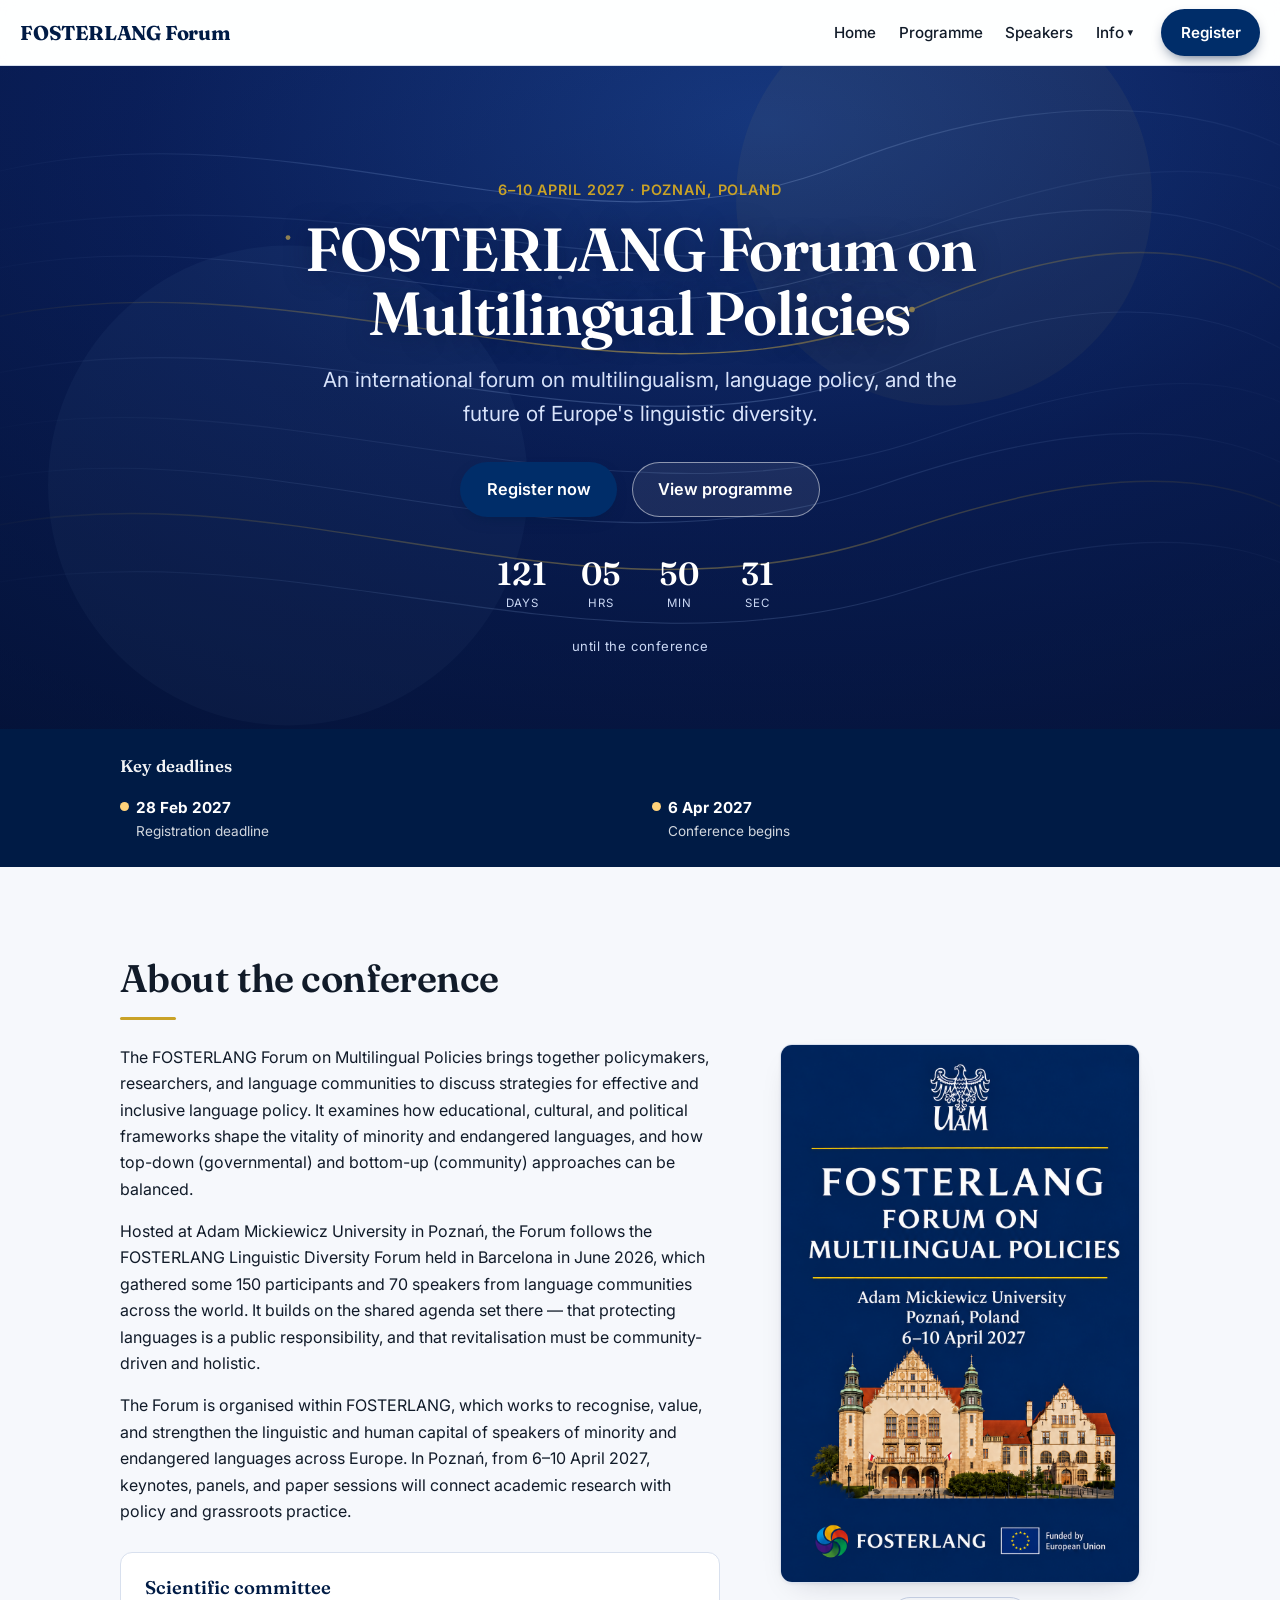
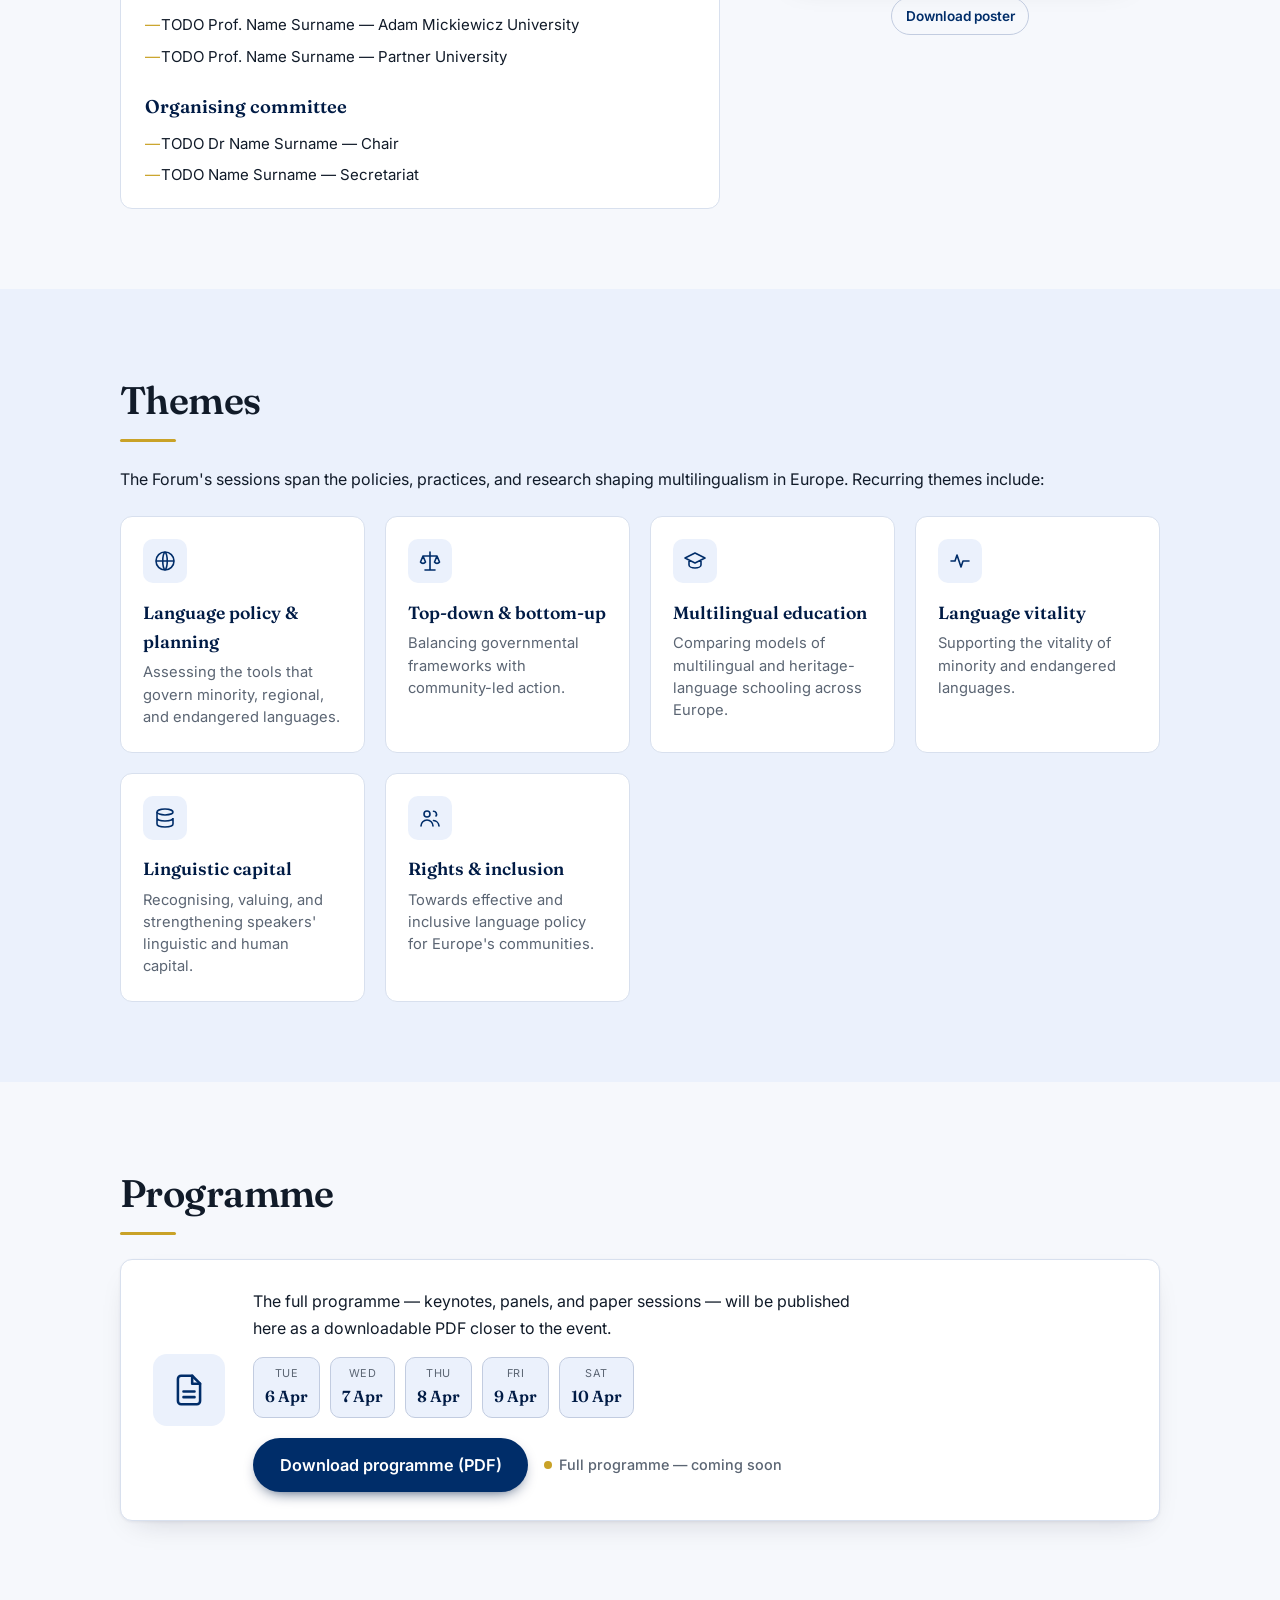
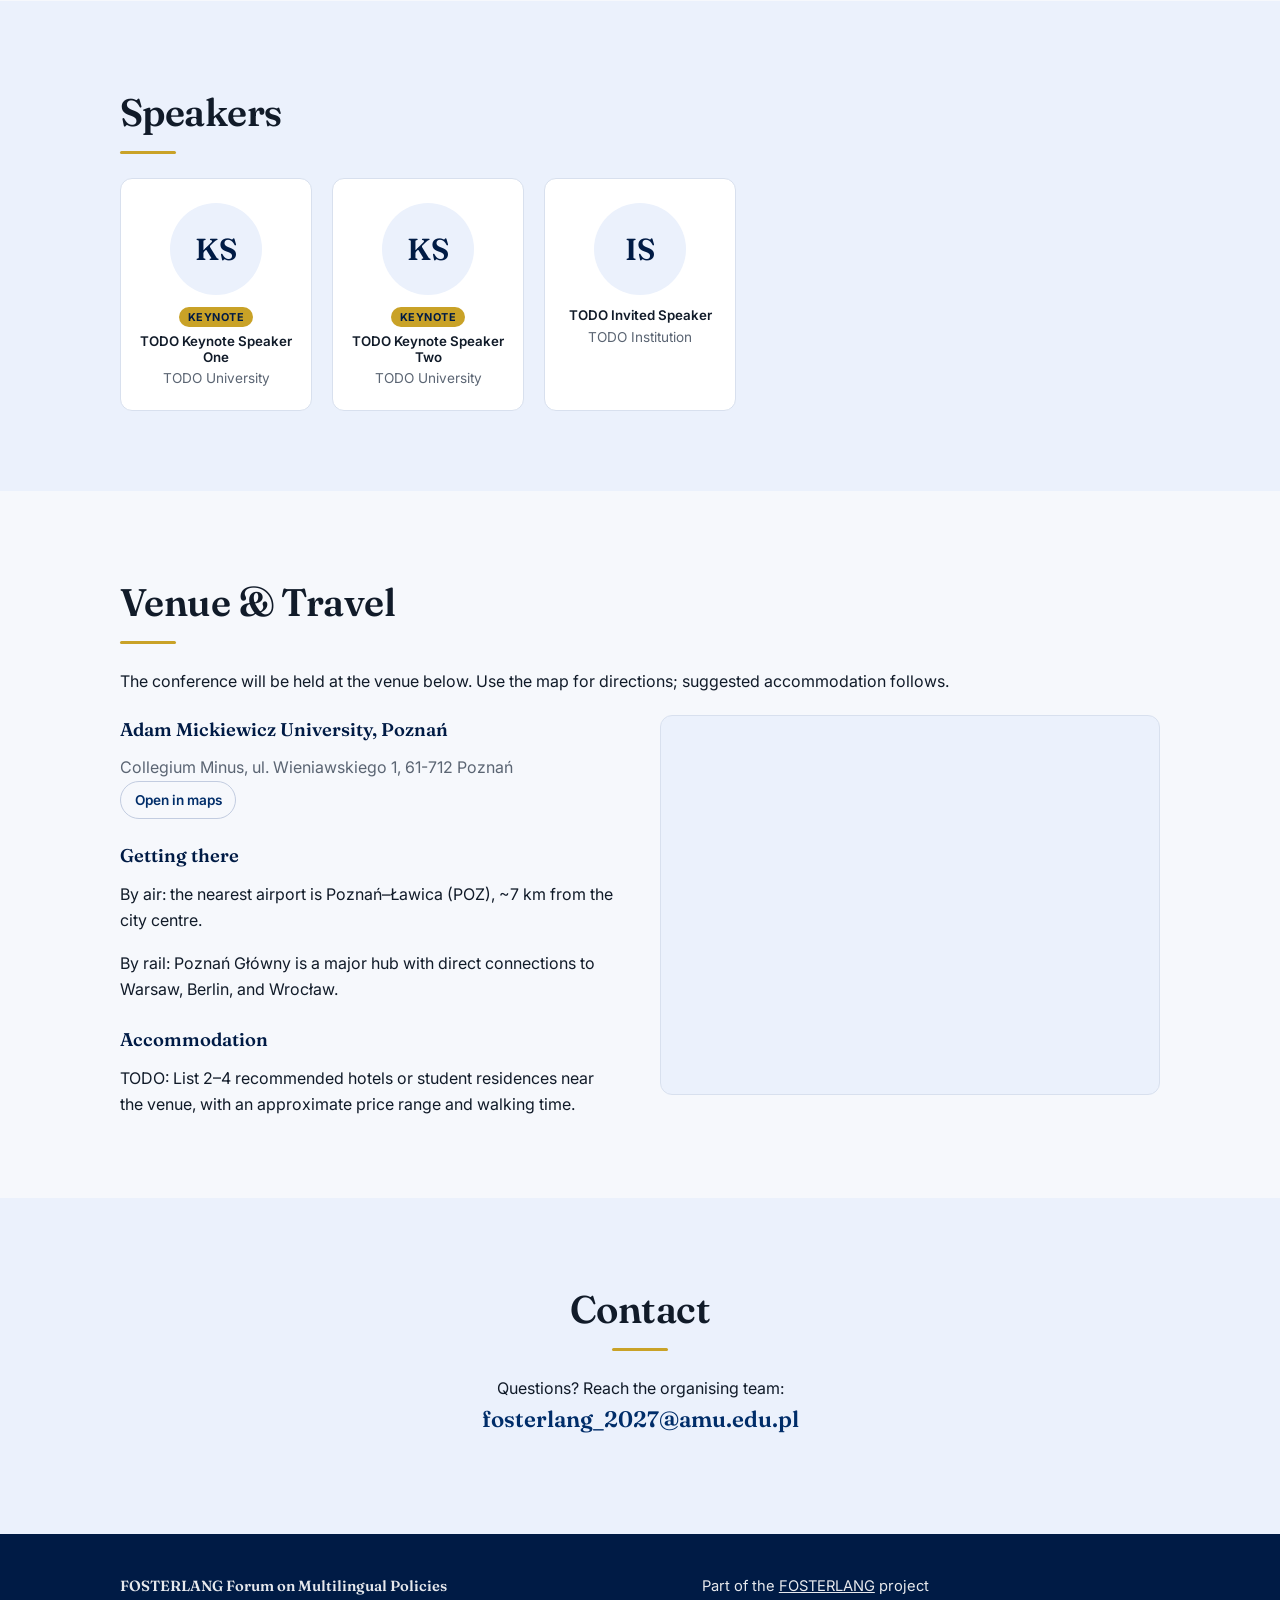
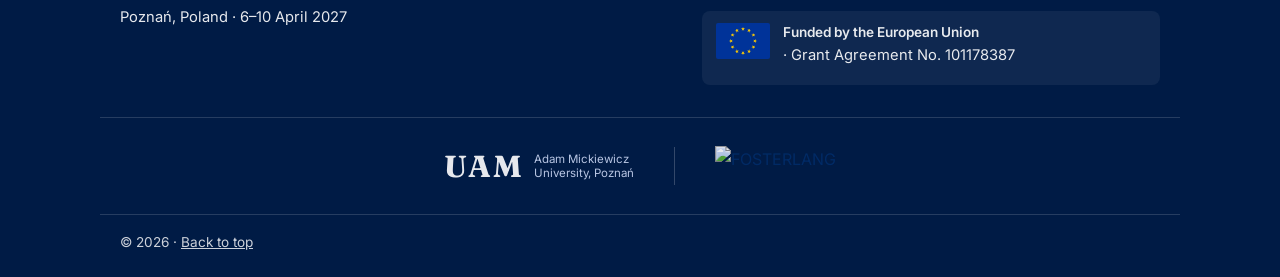
==== commit b89c141f: "Update FOSTERLANG Forum site: new poster, Themes section, Programme-as-PDF, dates 6-10 April 2027, E" ====
--- a/conference-2027/index.html
+++ b/conference-2027/index.html
@@ -3,13 +3,13 @@
 <head>
   <meta charset="UTF-8">
   <meta name="viewport" content="width=device-width, initial-scale=1.0">
-  <title>FOSTERLANG Forum on Multilingualism — 7–10 April 2027, Poznań</title>
-  <meta name="description" content="FOSTERLANG Forum on Multilingualism — Adam Mickiewicz University, Poznań, 7–10 April 2027. Part of the FOSTERLANG project (Horizon Europe).">
+  <title>FOSTERLANG Forum on Multilingual Policies — 6–10 April 2027, Poznań</title>
+  <meta name="description" content="FOSTERLANG Forum on Multilingual Policies — Adam Mickiewicz University, Poznań, 6–10 April 2027. Part of the FOSTERLANG project (Horizon Europe).">
 
   <!-- Open Graph / social sharing (edit URL once hosted) -->
   <meta property="og:type" content="website">
-  <meta property="og:title" content="FOSTERLANG Forum on Multilingualism — 7–10 April 2027">
-  <meta property="og:description" content="International forum on multilingualism and language policy — Adam Mickiewicz University, Poznań, 7–10 April 2027.">
+  <meta property="og:title" content="FOSTERLANG Forum on Multilingual Policies — 6–10 April 2027">
+  <meta property="og:description" content="International forum on multilingualism and language policy — Adam Mickiewicz University, Poznań, 6–10 April 2027.">
   <meta property="og:image" content="assets/img/og-image.svg">
   <meta name="twitter:card" content="summary_large_image">
 
@@ -46,6 +46,7 @@
         </button>
         <div class="dropdown-menu">
           <a href="#about" data-i18n="navAbout">About</a>
+          <a href="#themes" data-i18n="navThemes">Themes</a>
           <a href="#venue" data-i18n="navVenue">Venue &amp; Travel</a>
           <a href="#contact" data-i18n="navContact">Contact</a>
         </div>
@@ -53,10 +54,6 @@
     </ul>
 
     <div class="nav-actions">
-      <div class="lang-switch" role="group" aria-label="Language">
-        <button class="lang-btn" data-lang="en" type="button">EN</button>
-        <button class="lang-btn" data-lang="pl" type="button">PL</button>
-      </div>
       <a class="btn btn-primary register-link" href="#contact" data-i18n="register">Register</a>
     </div>
   </nav>
@@ -67,7 +64,7 @@
   <!-- ============================ HERO ============================ -->
   <section id="home" class="hero">
     <div class="hero-inner">
-      <p class="hero-dates"><span id="hero-dates">7–10 April 2027</span> · <span id="hero-city">Poznań</span></p>
+      <p class="hero-dates"><span id="hero-dates">6–10 April 2027</span> · <span id="hero-city">Poznań</span></p>
       <h1 id="hero-name" class="hero-name">Conference 2027</h1>
       <p id="hero-tagline" class="hero-tagline">Tagline</p>
 
@@ -117,21 +114,40 @@
     </div>
   </section>
 
+  <!-- ========================= THEMES ========================= -->
+  <section id="themes" class="section section-alt">
+    <div class="container">
+      <h2 class="section-title" data-i18n="themesHeading">Themes</h2>
+      <p id="themes-intro" class="prose"></p>
+      <div id="themes-grid" class="themes-grid"></div>
+    </div>
+  </section>
+
   <!-- ========================= PROGRAMME ========================= -->
-  <section id="programme" class="section section-alt">
-    <div class="container">
-      <div class="section-head-row">
-        <h2 class="section-title" data-i18n="programmeHeading">Programme</h2>
-        <a class="btn btn-ghost btn-sm" id="programme-download" href="#" hidden data-i18n="downloadProgramme">Download programme (PDF)</a>
-      </div>
-      <p class="muted" data-i18n="programmeNote">Click a session with a ▸ marker to read its abstract.</p>
-      <div id="programme-tabs" class="tabs" role="tablist"></div>
-      <div id="programme-body" class="programme-body"></div>
+  <section id="programme" class="section">
+    <div class="container">
+      <h2 class="section-title" data-i18n="programmeHeading">Programme</h2>
+      <div class="programme-card">
+        <div class="programme-card-icon" aria-hidden="true">
+          <svg viewBox="0 0 24 24" fill="none" stroke="currentColor" stroke-width="1.6" stroke-linecap="round" stroke-linejoin="round">
+            <path d="M14 3H7a2 2 0 0 0-2 2v14a2 2 0 0 0 2 2h10a2 2 0 0 0 2-2V8z"/>
+            <path d="M14 3v5h5"/><path d="M8.5 13h7M8.5 16.5h7"/>
+          </svg>
+        </div>
+        <div class="programme-card-body">
+          <p id="programme-intro" class="programme-intro"></p>
+          <ul id="programme-days" class="programme-days"></ul>
+          <div class="programme-actions">
+            <a class="btn btn-primary btn-lg" id="programme-download" href="#" target="_blank" rel="noopener" hidden data-i18n="downloadProgramme">Download programme (PDF)</a>
+            <span class="programme-soon" id="programme-soon" data-i18n="programmeSoon">Full programme — coming soon</span>
+          </div>
+        </div>
+      </div>
     </div>
   </section>
 
   <!-- ========================= SPEAKERS ========================= -->
-  <section id="speakers" class="section">
+  <section id="speakers" class="section section-alt">
     <div class="container">
       <h2 class="section-title" data-i18n="speakersHeading">Speakers</h2>
       <div id="speakers-grid" class="speakers-grid"></div>
@@ -139,7 +155,7 @@
   </section>
 
   <!-- ========================= VENUE & TRAVEL ========================= -->
-  <section id="venue" class="section section-alt">
+  <section id="venue" class="section">
     <div class="container">
       <h2 class="section-title" data-i18n="venueHeading">Venue &amp; Travel</h2>
       <p id="venue-intro" class="prose"></p>
@@ -164,7 +180,7 @@
   </section>
 
   <!-- ========================= CONTACT ========================= -->
-  <section id="contact" class="section">
+  <section id="contact" class="section section-alt">
     <div class="container contact-block">
       <h2 class="section-title" data-i18n="contactHeading">Contact</h2>
       <p data-i18n="contactIntro">Questions? Reach the organising team:</p>
@@ -181,7 +197,6 @@
     <div class="footer-col">
       <p id="footer-name" class="footer-name"></p>
       <p class="footer-where"><span id="footer-venue"></span> · <span id="footer-dates"></span></p>
-      <p><span data-i18n="organisedBy">Organised by</span> <strong id="footer-host"></strong></p>
     </div>
     <div class="footer-col">
       <p><span data-i18n="partOf">Part of the</span>
--- a/conference-2027/css/styles.css
+++ b/conference-2027/css/styles.css
@@ -375,6 +375,55 @@
 .modal-affil { color: var(--muted); font-size: .95rem; }
 .modal-bio { color: var(--text); }
 
+/* === Themes ============================================================== */
+.themes-grid {
+  display: grid; grid-template-columns: repeat(auto-fit, minmax(240px, 1fr));
+  gap: 1.25rem; margin-top: 1.5rem;
+}
+.theme-card {
+  background: var(--surface); border: 1px solid var(--border); border-radius: var(--radius);
+  padding: 1.4rem 1.4rem 1.5rem; transition: transform .15s ease, box-shadow .15s ease, border-color .15s;
+}
+.theme-card:hover { transform: translateY(-3px); box-shadow: var(--shadow); border-color: var(--primary-100); }
+.theme-icon {
+  width: 44px; height: 44px; border-radius: 10px; display: grid; place-items: center;
+  background: var(--primary-100); color: var(--primary); margin-bottom: .9rem;
+}
+.theme-icon svg { width: 24px; height: 24px; }
+.theme-title { font-family: var(--serif); font-weight: 600; font-size: 1.1rem; color: var(--primary-700); margin-bottom: .35rem; }
+.theme-desc { font-size: .92rem; color: var(--muted); line-height: 1.5; }
+
+/* === Programme (PDF card) ================================================ */
+.programme-card {
+  display: flex; gap: 1.75rem; align-items: center; margin-top: 1.25rem;
+  background: var(--surface); border: 1px solid var(--border); border-radius: var(--radius);
+  padding: 1.75rem 2rem; box-shadow: var(--shadow);
+}
+.programme-card-icon {
+  flex: 0 0 auto; width: 72px; height: 72px; border-radius: 14px; display: grid; place-items: center;
+  background: var(--primary-100); color: var(--primary);
+}
+.programme-card-icon svg { width: 38px; height: 38px; }
+.programme-card-body { flex: 1 1 auto; min-width: 0; }
+.programme-intro { color: var(--text); max-width: 60ch; margin-bottom: 1rem; }
+.programme-days { list-style: none; display: flex; flex-wrap: wrap; gap: .6rem; margin-bottom: 1.25rem; }
+.day-chip {
+  display: inline-flex; flex-direction: column; align-items: center; min-width: 58px;
+  border: 1px solid var(--border-2); border-radius: 10px; padding: .45rem .7rem; background: var(--surface-2);
+}
+.day-dow { font-size: .68rem; text-transform: uppercase; letter-spacing: .06em; color: var(--muted); }
+.day-date { font-family: var(--serif); font-weight: 600; font-size: 1rem; color: var(--primary-700); }
+.programme-actions { display: flex; align-items: center; gap: 1rem; flex-wrap: wrap; }
+.programme-soon {
+  font-size: .9rem; color: var(--muted); font-weight: 500;
+  display: inline-flex; align-items: center; gap: .45rem;
+}
+.programme-soon::before { content: ""; width: 8px; height: 8px; border-radius: 50%; background: var(--accent); }
+
+/* === Scroll reveal (added by JS; no-JS stays visible) ==================== */
+.js-reveal .reveal { opacity: 0; transform: translateY(16px); }
+.js-reveal .reveal.in { opacity: 1; transform: none; transition: opacity .55s ease, transform .55s ease; }
+
 /* === Responsive ========================================================== */
 @media (max-width: 980px) {
   .about-grid, .about-grid.has-poster, .cfp-grid, .venue-grid { grid-template-columns: 1fr; }
@@ -384,6 +433,7 @@
 
 @media (max-width: 700px) {
   .footer-grid { grid-template-columns: 1fr; gap: 1.5rem; }
+  .programme-card { flex-direction: column; align-items: flex-start; gap: 1.1rem; padding: 1.5rem; }
 }
 
 @media (max-width: 820px) {
